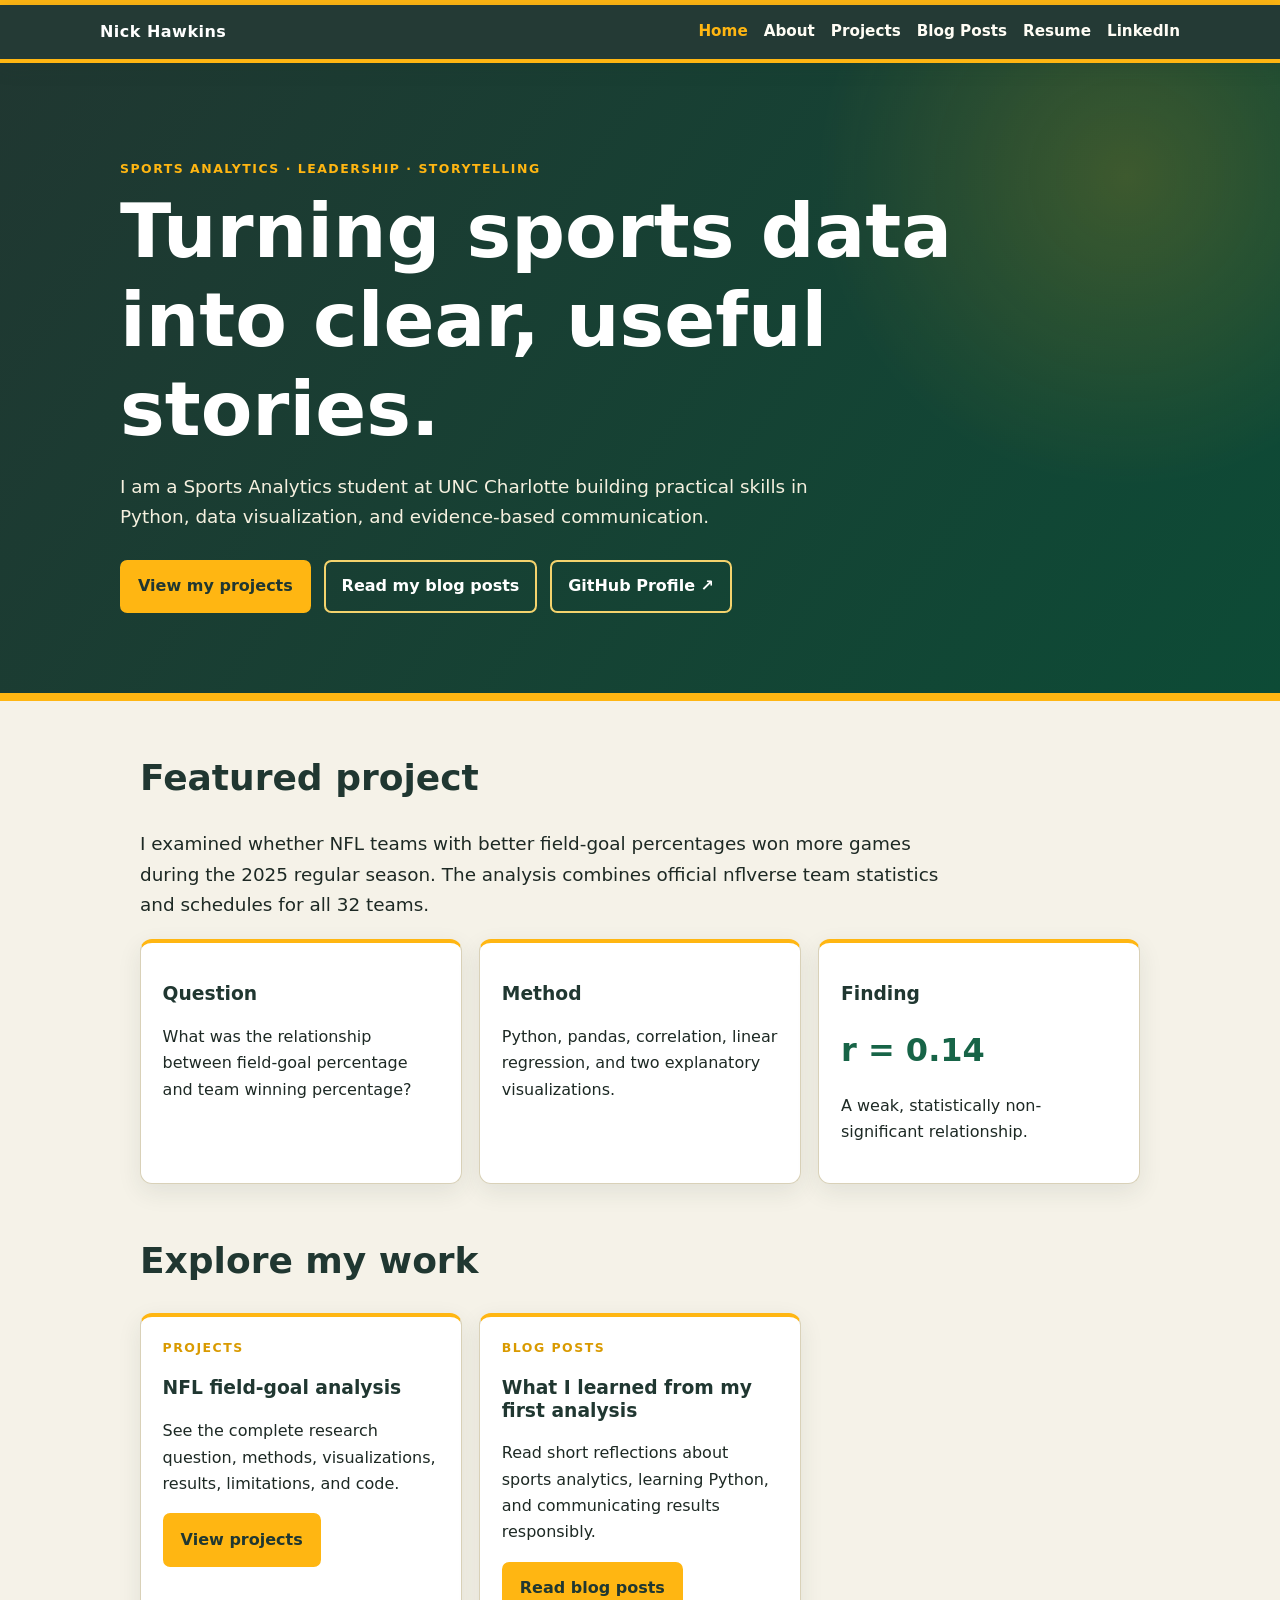
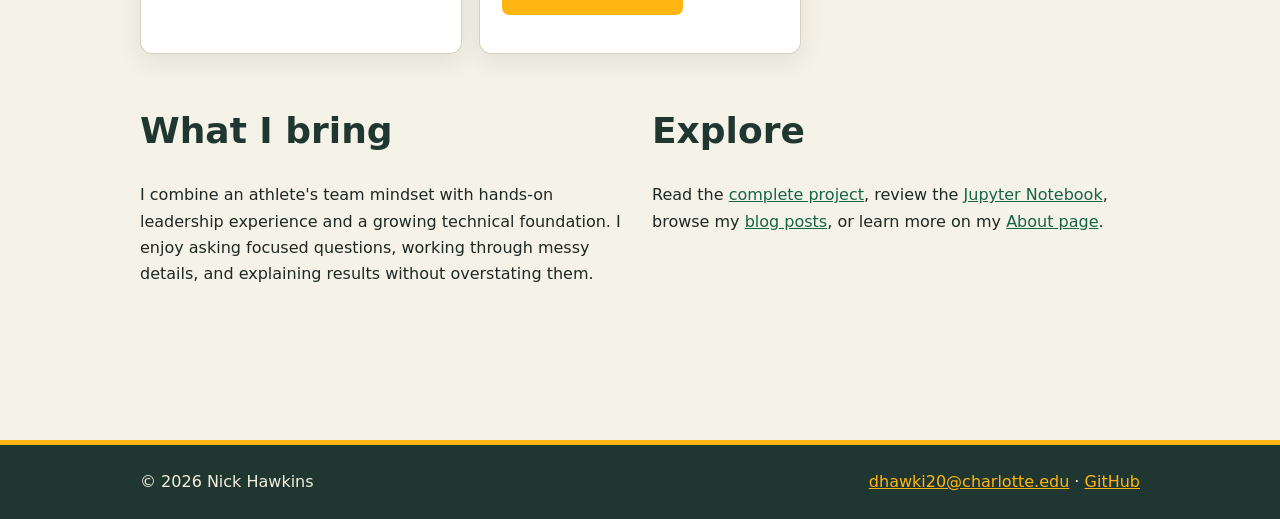
==== index.html @ 4c756ad1 "Add prominent GitHub profile button to homepage" ====
<!doctype html>
<html lang="en">
<head>
  <meta charset="utf-8"><meta name="viewport" content="width=device-width, initial-scale=1">
  <meta name="description" content="Nick Hawkins - sports analytics student and data portfolio.">
  <title>Nick Hawkins | Sports Analytics Portfolio</title>
  <link rel="stylesheet" href="styles.css?v=packers-1">
</head>
<body>
<a class="skip-link" href="#content">Skip to content</a>
<header class="site-header"><nav class="nav" aria-label="Main navigation">
  <a class="brand" href="index.html">Nick Hawkins</a>
  <div class="nav-links"><a aria-current="page" href="index.html">Home</a><a href="about.html">About</a><a href="project.html">Projects</a><a href="blog.html">Blog Posts</a><a href="resume/Dominick_Hawkins_Resume.pdf">Resume</a><a href="https://www.linkedin.com/in/nick-hawkins-895718433" rel="noopener">LinkedIn</a></div>
</nav></header>
<section class="hero"><div class="hero-inner">
  <div class="eyebrow">Sports analytics · Leadership · Storytelling</div>
  <h1>Turning sports data into clear, useful stories.</h1>
  <p>I am a Sports Analytics student at UNC Charlotte building practical skills in Python, data visualization, and evidence-based communication.</p>
  <div class="button-row"><a class="button" href="project.html">View my projects</a><a class="button secondary" href="blog.html">Read my blog posts</a><a class="button secondary" href="https://github.com/dhawki20" target="_blank" rel="noopener">GitHub Profile ↗</a></div>
</div></section>
<main id="content">
  <section class="section"><h2>Featured project</h2>
    <p class="project-lead">I examined whether NFL teams with better field-goal percentages won more games during the 2025 regular season. The analysis combines official nflverse team statistics and schedules for all 32 teams.</p>
    <div class="card-grid">
      <article class="card"><h3>Question</h3><p>What was the relationship between field-goal percentage and team winning percentage?</p></article>
      <article class="card"><h3>Method</h3><p>Python, pandas, correlation, linear regression, and two explanatory visualizations.</p></article>
      <article class="card"><h3>Finding</h3><p class="metric">r = 0.14</p><p>A weak, statistically non-significant relationship.</p></article>
    </div>
  </section>
  <section class="section"><h2>Explore my work</h2>
    <div class="card-grid">
      <article class="card"><div class="eyebrow">Projects</div><h3>NFL field-goal analysis</h3><p>See the complete research question, methods, visualizations, results, limitations, and code.</p><p><a class="button" href="project.html">View projects</a></p></article>
      <article class="card"><div class="eyebrow">Blog posts</div><h3>What I learned from my first analysis</h3><p>Read short reflections about sports analytics, learning Python, and communicating results responsibly.</p><p><a class="button" href="blog.html">Read blog posts</a></p></article>
    </div>
  </section>
  <section class="section two-col">
    <div><h2>What I bring</h2><p>I combine an athlete's team mindset with hands-on leadership experience and a growing technical foundation. I enjoy asking focused questions, working through messy details, and explaining results without overstating them.</p></div>
    <div><h2>Explore</h2><p>Read the <a href="project.html">complete project</a>, review the <a href="notebooks/nfl_field_goal_analysis.ipynb">Jupyter Notebook</a>, browse my <a href="blog.html">blog posts</a>, or learn more on my <a href="about.html">About page</a>.</p></div>
  </section>
</main>
<footer class="site-footer"><div class="footer-inner"><span>© 2026 Nick Hawkins</span><span><a href="mailto:dhawki20@charlotte.edu">dhawki20@charlotte.edu</a> · <a href="https://github.com/dhawki20">GitHub</a></span></div></footer>
</body></html>
---- styles.css ----
:root {
  --navy: #203731;
  --blue: #176447;
  --gold: #ffb612;
  --ink: #1d2924;
  --muted: #56655f;
  --paper: #f5f2e8;
  --white: #ffffff;
  --line: #d9d1b8;
}

* { box-sizing: border-box; }
html { scroll-behavior: smooth; }
body {
  margin: 0;
  color: var(--ink);
  background: var(--paper);
  font-family: Inter, ui-sans-serif, system-ui, -apple-system, BlinkMacSystemFont, "Segoe UI", sans-serif;
  line-height: 1.65;
  border-top: 5px solid var(--gold);
}
a { color: var(--blue); }
img { max-width: 100%; }
.skip-link { position: absolute; left: -9999px; }
.skip-link:focus { left: 1rem; top: 1rem; padding: .6rem; background: white; z-index: 10; }
.site-header {
  position: sticky; top: 0; z-index: 5;
  background: rgba(32, 55, 49, .98); color: white;
  border-bottom: 4px solid var(--gold);
  box-shadow: 0 4px 18px rgba(32, 55, 49, .18);
}
.nav {
  max-width: 1120px; margin: auto; padding: .85rem 1.25rem;
  display: flex; align-items: center; justify-content: space-between; gap: 1.25rem;
}
.brand { color: white; text-decoration: none; font-weight: 850; letter-spacing: .03em; }
.nav-links { display: flex; flex-wrap: wrap; gap: 1rem; }
.nav-links a { color: #fffdf5; text-decoration: none; font-weight: 700; font-size: .95rem; }
.nav-links a:hover, .nav-links a[aria-current="page"] { color: var(--gold); }
.hero {
  background:
    radial-gradient(circle at 88% 18%, rgba(255,182,18,.18), transparent 25%),
    linear-gradient(125deg, var(--navy), #0d4b36);
  color: white; padding: 6rem 1.25rem 5rem;
  border-bottom: 8px solid var(--gold);
}
.hero-inner, main, .footer-inner { max-width: 1040px; margin: auto; }
.eyebrow { color: #d99a00; font-weight: 850; letter-spacing: .12em; text-transform: uppercase; font-size: .78rem; }
.hero .eyebrow { color: var(--gold); }
h1, h2, h3 { line-height: 1.18; }
h1 { font-size: clamp(2.35rem, 7vw, 4.7rem); max-width: 880px; margin: .5rem 0 1rem; }
h2 { color: var(--navy); margin-top: 0; font-size: clamp(1.6rem, 4vw, 2.25rem); }
h3 { color: var(--navy); }
.hero p { max-width: 700px; font-size: 1.15rem; color: #f5f0df; }
.button-row { display: flex; flex-wrap: wrap; gap: .8rem; margin-top: 1.7rem; }
.button {
  display: inline-block; padding: .72rem 1rem; border-radius: .45rem;
  background: var(--gold); color: var(--navy); text-decoration: none; font-weight: 850;
  border: 2px solid var(--gold);
  transition: transform .18s ease, background .18s ease;
}
.button:hover { background: #ffd15c; transform: translateY(-2px); }
.button.secondary { background: transparent; color: white; border: 2px solid #f4d36d; }
.button.secondary:hover { background: rgba(255,182,18,.12); }
main { padding: 3.5rem 1.25rem 5rem; }
.section { margin-bottom: 3.5rem; }
.card-grid { display: grid; grid-template-columns: repeat(3, 1fr); gap: 1.1rem; }
.card, .chart, .data-table-wrap {
  background: var(--white); border: 1px solid var(--line); border-radius: .75rem;
  box-shadow: 0 8px 24px rgba(32, 55, 49, .09);
}
.card { padding: 1.35rem; border-top: 4px solid var(--gold); }
.metric { font-size: 2rem; font-weight: 850; color: var(--blue); margin: .1rem 0; }
.muted { color: var(--muted); }
.project-lead { font-size: 1.15rem; max-width: 820px; }
.chart { margin: 1.5rem 0 2.5rem; padding: 1rem; }
.chart img { display: block; border-radius: .35rem; }
.chart figcaption { color: var(--muted); padding: .8rem .35rem .2rem; font-size: .95rem; }
.two-col { display: grid; grid-template-columns: 1fr 1fr; gap: 1.5rem; }
code { background: #eee8d5; border-radius: .25rem; padding: .08rem .3rem; }
.data-table-wrap { overflow-x: auto; padding: .5rem; }
table { border-collapse: collapse; width: 100%; font-size: .9rem; }
th, td { text-align: left; padding: .65rem; border-bottom: 1px solid var(--line); }
th { background: var(--navy); color: white; }
.site-footer { background: var(--navy); color: #f4efdf; border-top: 5px solid var(--gold); }
.footer-inner { padding: 1.5rem 1.25rem; display: flex; justify-content: space-between; gap: 1rem; flex-wrap: wrap; }
.site-footer a { color: var(--gold); }
.citation-list li { margin-bottom: .9rem; }
.notice { border-left: 5px solid var(--gold); padding: .6rem 1rem; background: #fff5d8; }
@media (max-width: 760px) {
  .nav { align-items: flex-start; flex-direction: column; }
  .card-grid, .two-col { grid-template-columns: 1fr; }
  .hero { padding-top: 3.5rem; }
}
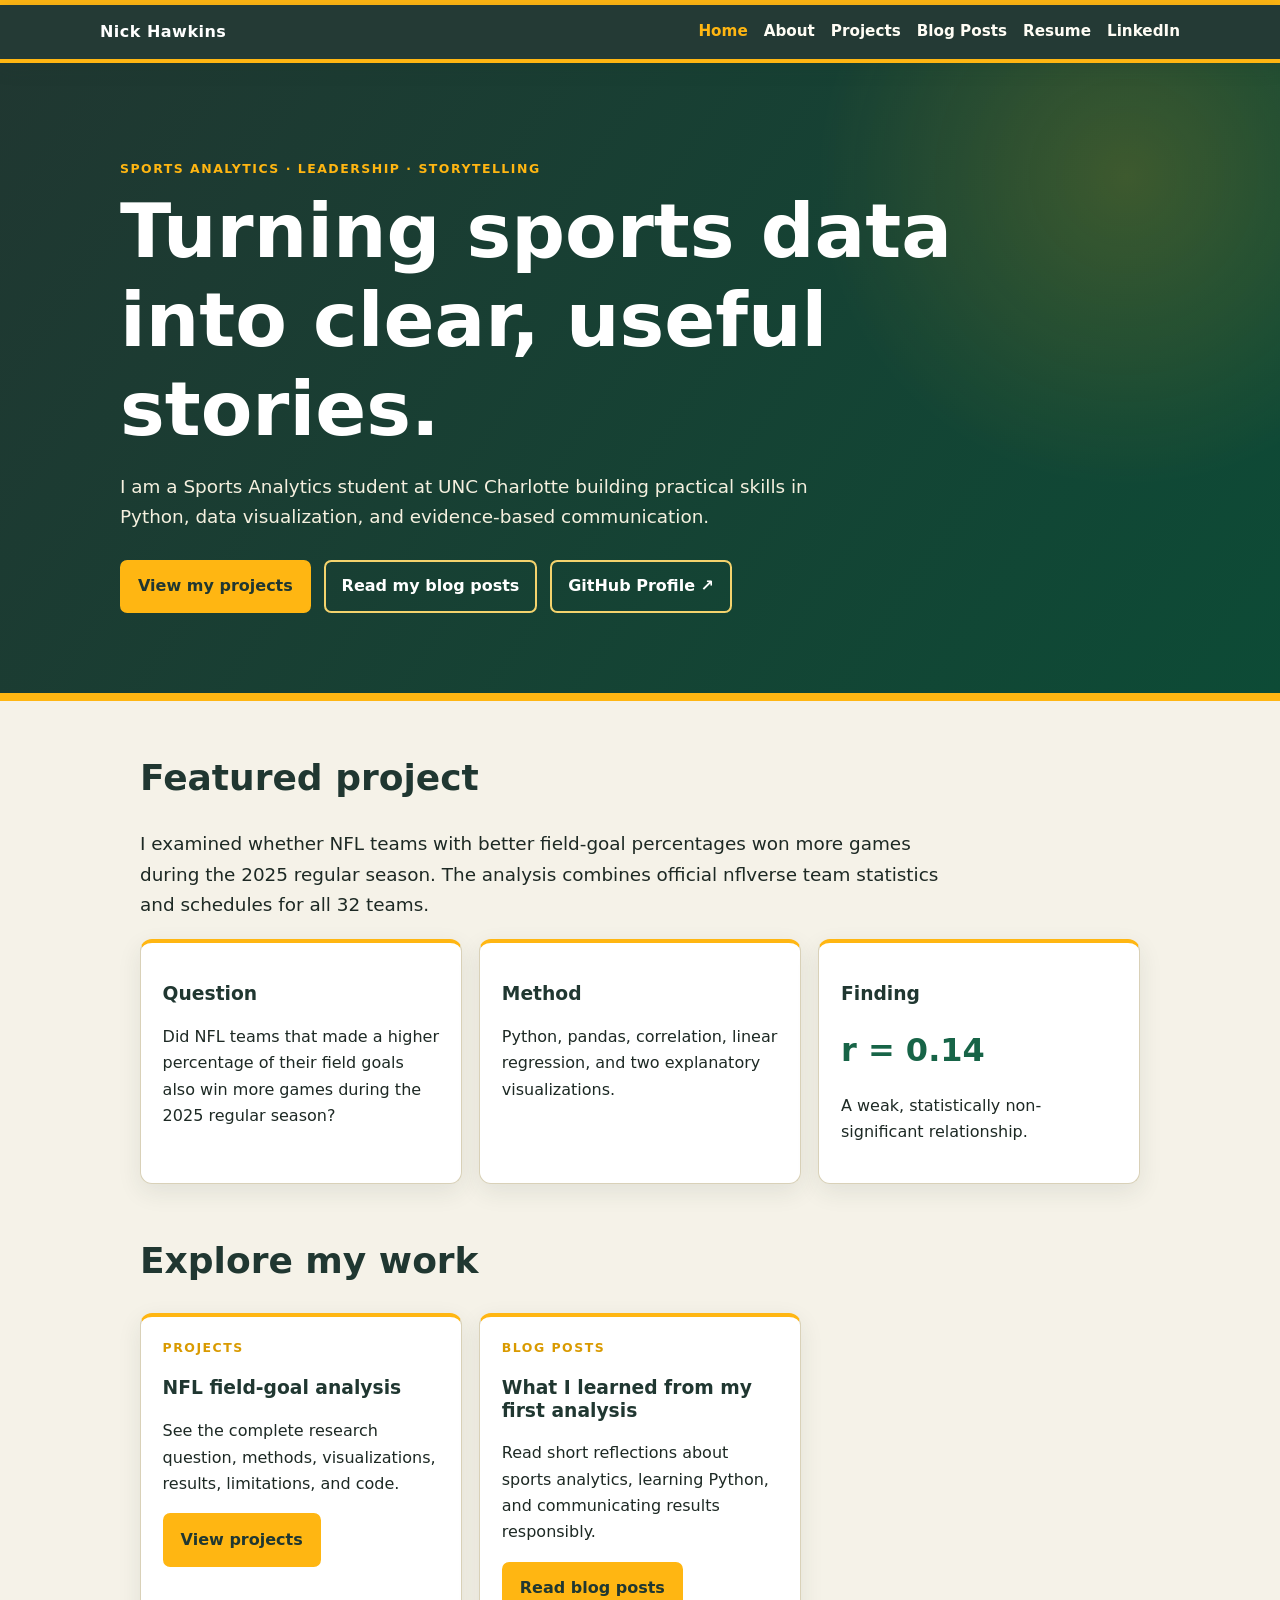
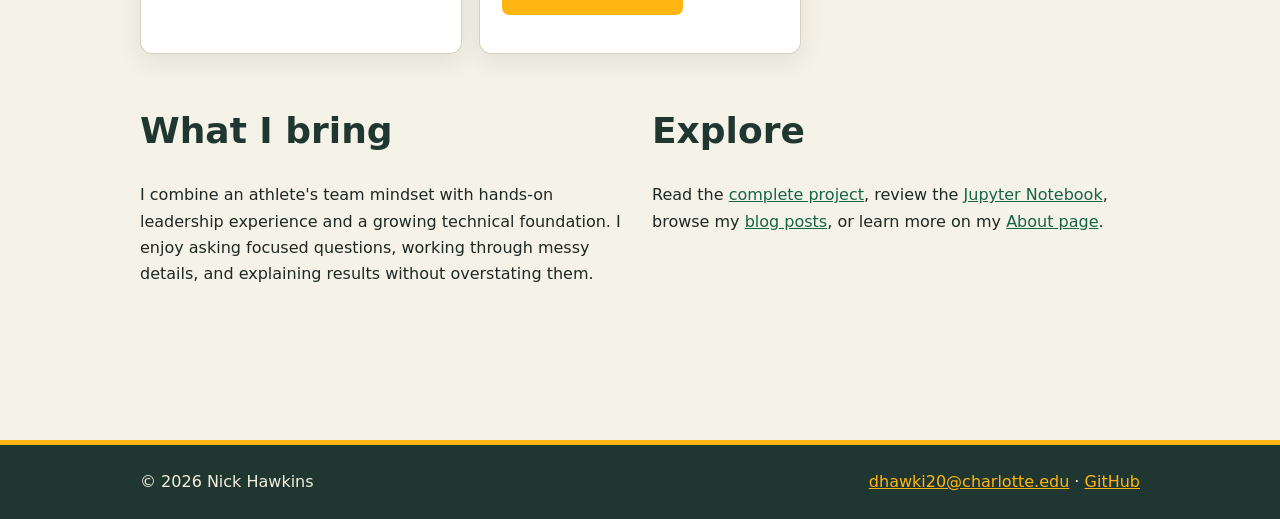
==== commit 3186d3ee: "Humanize research question in index.html" ====
--- a/index.html
+++ b/index.html
@@ -22,7 +22,7 @@
   <section class="section"><h2>Featured project</h2>
     <p class="project-lead">I examined whether NFL teams with better field-goal percentages won more games during the 2025 regular season. The analysis combines official nflverse team statistics and schedules for all 32 teams.</p>
     <div class="card-grid">
-      <article class="card"><h3>Question</h3><p>What was the relationship between field-goal percentage and team winning percentage?</p></article>
+      <article class="card"><h3>Question</h3><p>Did NFL teams that made a higher percentage of their field goals also win more games during the 2025 regular season?</p></article>
       <article class="card"><h3>Method</h3><p>Python, pandas, correlation, linear regression, and two explanatory visualizations.</p></article>
       <article class="card"><h3>Finding</h3><p class="metric">r = 0.14</p><p>A weak, statistically non-significant relationship.</p></article>
     </div>
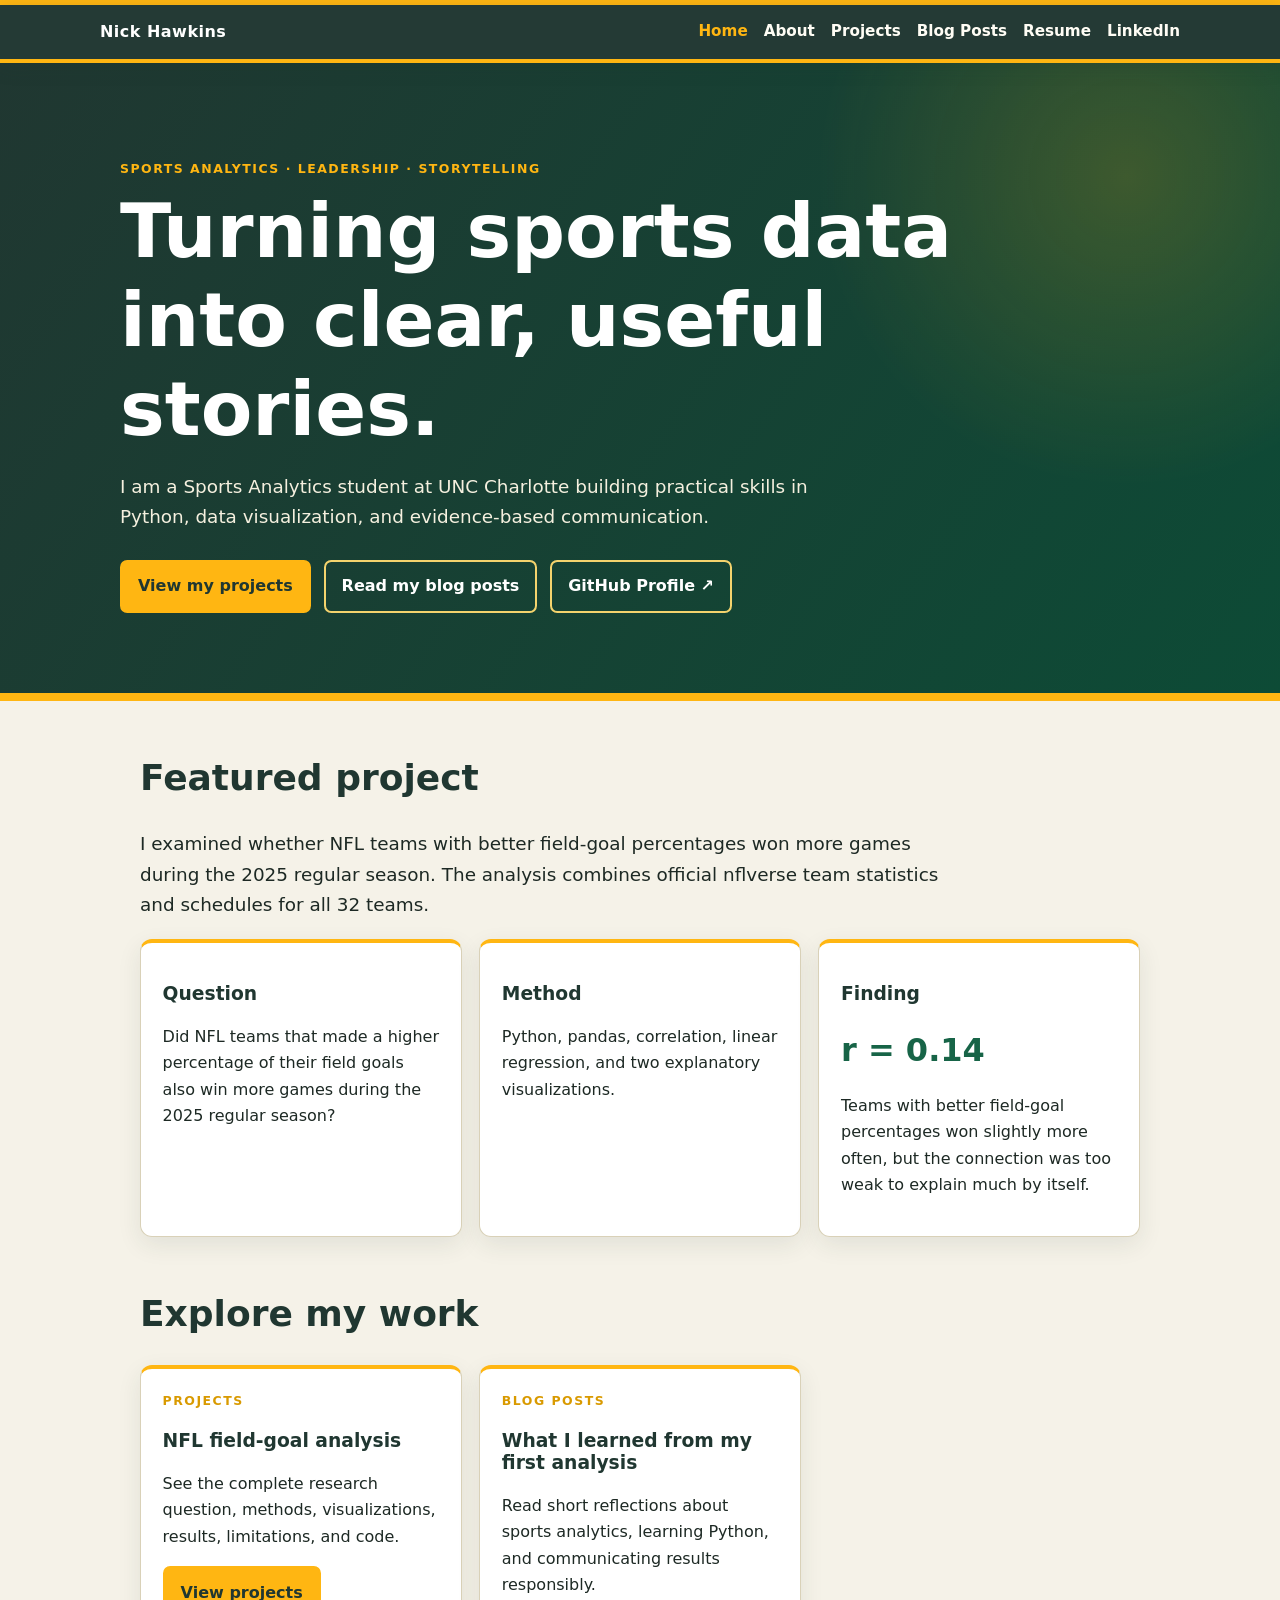
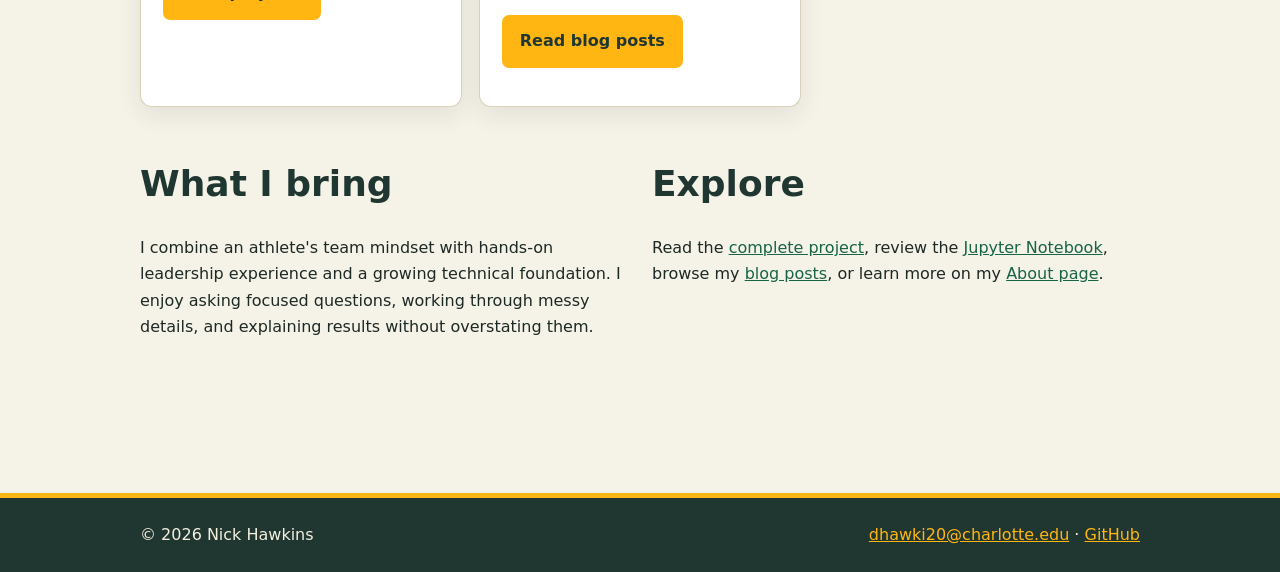
==== commit 0b998fff: "Make homepage result description more natural" ====
--- a/index.html
+++ b/index.html
@@ -24,7 +24,7 @@
     <div class="card-grid">
       <article class="card"><h3>Question</h3><p>Did NFL teams that made a higher percentage of their field goals also win more games during the 2025 regular season?</p></article>
       <article class="card"><h3>Method</h3><p>Python, pandas, correlation, linear regression, and two explanatory visualizations.</p></article>
-      <article class="card"><h3>Finding</h3><p class="metric">r = 0.14</p><p>A weak, statistically non-significant relationship.</p></article>
+      <article class="card"><h3>Finding</h3><p class="metric">r = 0.14</p><p>Teams with better field-goal percentages won slightly more often, but the connection was too weak to explain much by itself.</p></article>
     </div>
   </section>
   <section class="section"><h2>Explore my work</h2>
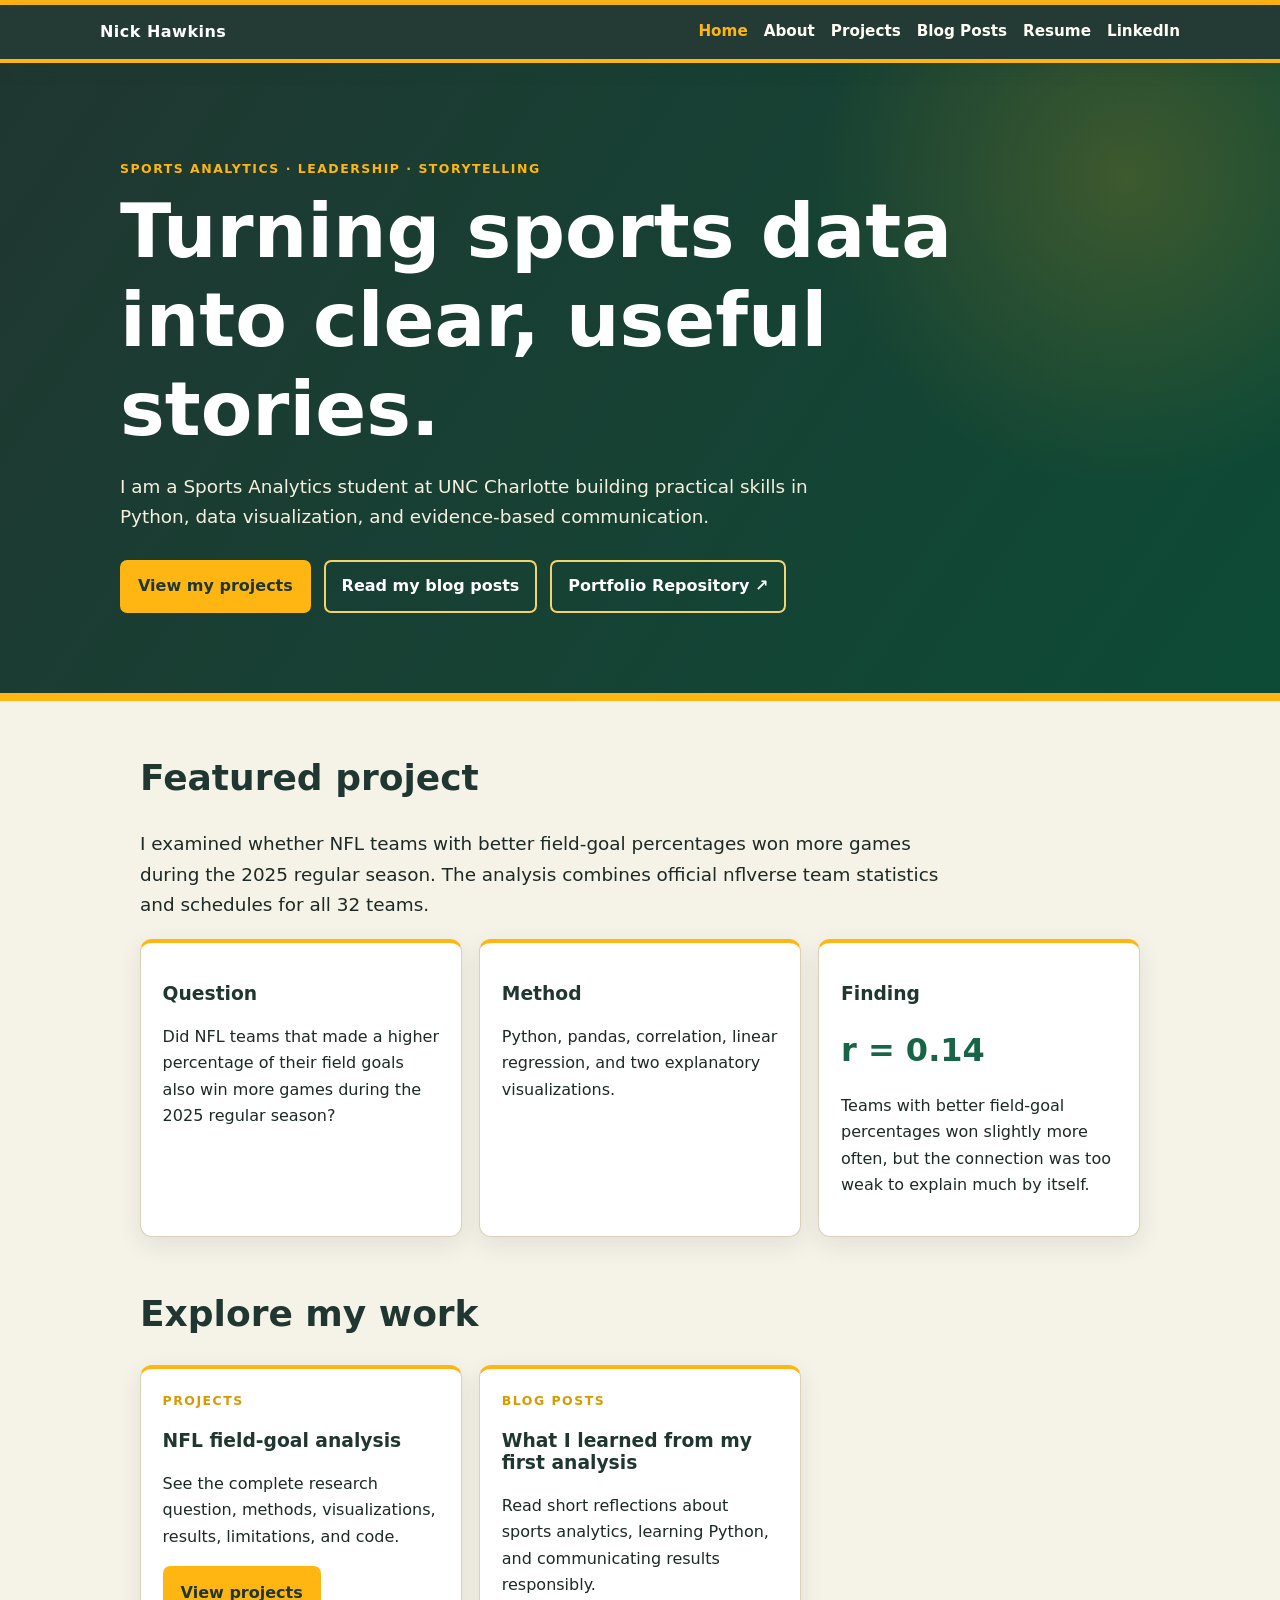
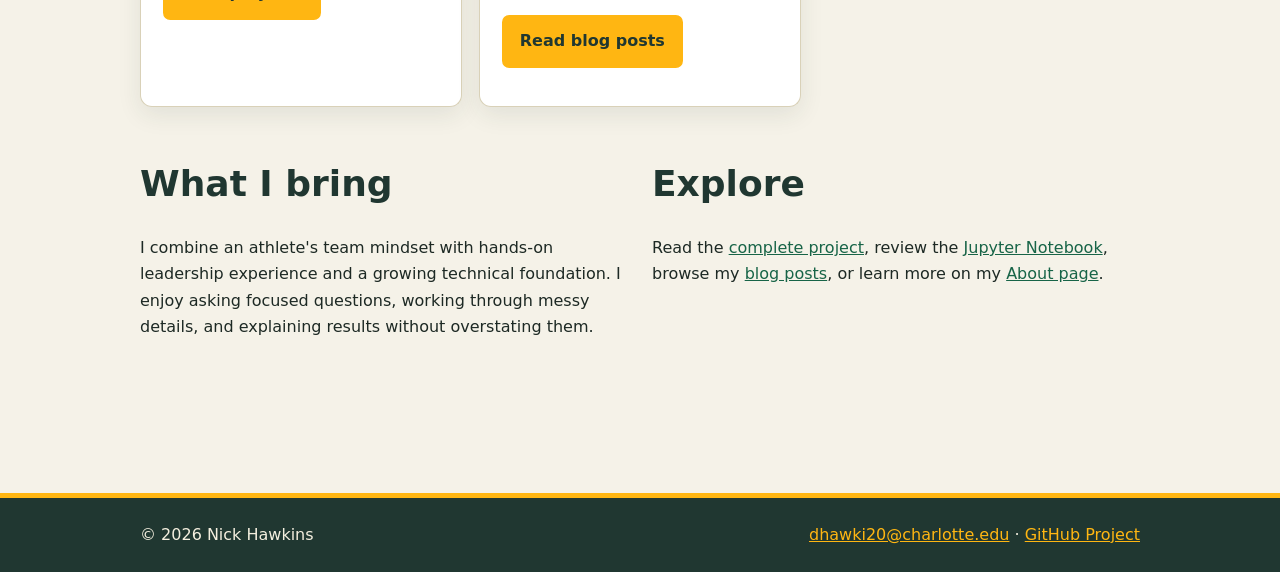
==== commit 572ed348: "Link GitHub buttons directly to portfolio repository in index.html" ====
--- a/index.html
+++ b/index.html
@@ -16,7 +16,7 @@
   <div class="eyebrow">Sports analytics · Leadership · Storytelling</div>
   <h1>Turning sports data into clear, useful stories.</h1>
   <p>I am a Sports Analytics student at UNC Charlotte building practical skills in Python, data visualization, and evidence-based communication.</p>
-  <div class="button-row"><a class="button" href="project.html">View my projects</a><a class="button secondary" href="blog.html">Read my blog posts</a><a class="button secondary" href="https://github.com/dhawki20" target="_blank" rel="noopener">GitHub Profile ↗</a></div>
+  <div class="button-row"><a class="button" href="project.html">View my projects</a><a class="button secondary" href="blog.html">Read my blog posts</a><a class="button secondary" href="https://github.com/dhawki20/Personal-Portfolio-Project-" target="_blank" rel="noopener">Portfolio Repository ↗</a></div>
 </div></section>
 <main id="content">
   <section class="section"><h2>Featured project</h2>
@@ -38,5 +38,5 @@
     <div><h2>Explore</h2><p>Read the <a href="project.html">complete project</a>, review the <a href="notebooks/nfl_field_goal_analysis.ipynb">Jupyter Notebook</a>, browse my <a href="blog.html">blog posts</a>, or learn more on my <a href="about.html">About page</a>.</p></div>
   </section>
 </main>
-<footer class="site-footer"><div class="footer-inner"><span>© 2026 Nick Hawkins</span><span><a href="mailto:dhawki20@charlotte.edu">dhawki20@charlotte.edu</a> · <a href="https://github.com/dhawki20">GitHub</a></span></div></footer>
+<footer class="site-footer"><div class="footer-inner"><span>© 2026 Nick Hawkins</span><span><a href="mailto:dhawki20@charlotte.edu">dhawki20@charlotte.edu</a> · <a href="https://github.com/dhawki20/Personal-Portfolio-Project-">GitHub Project</a></span></div></footer>
 </body></html>
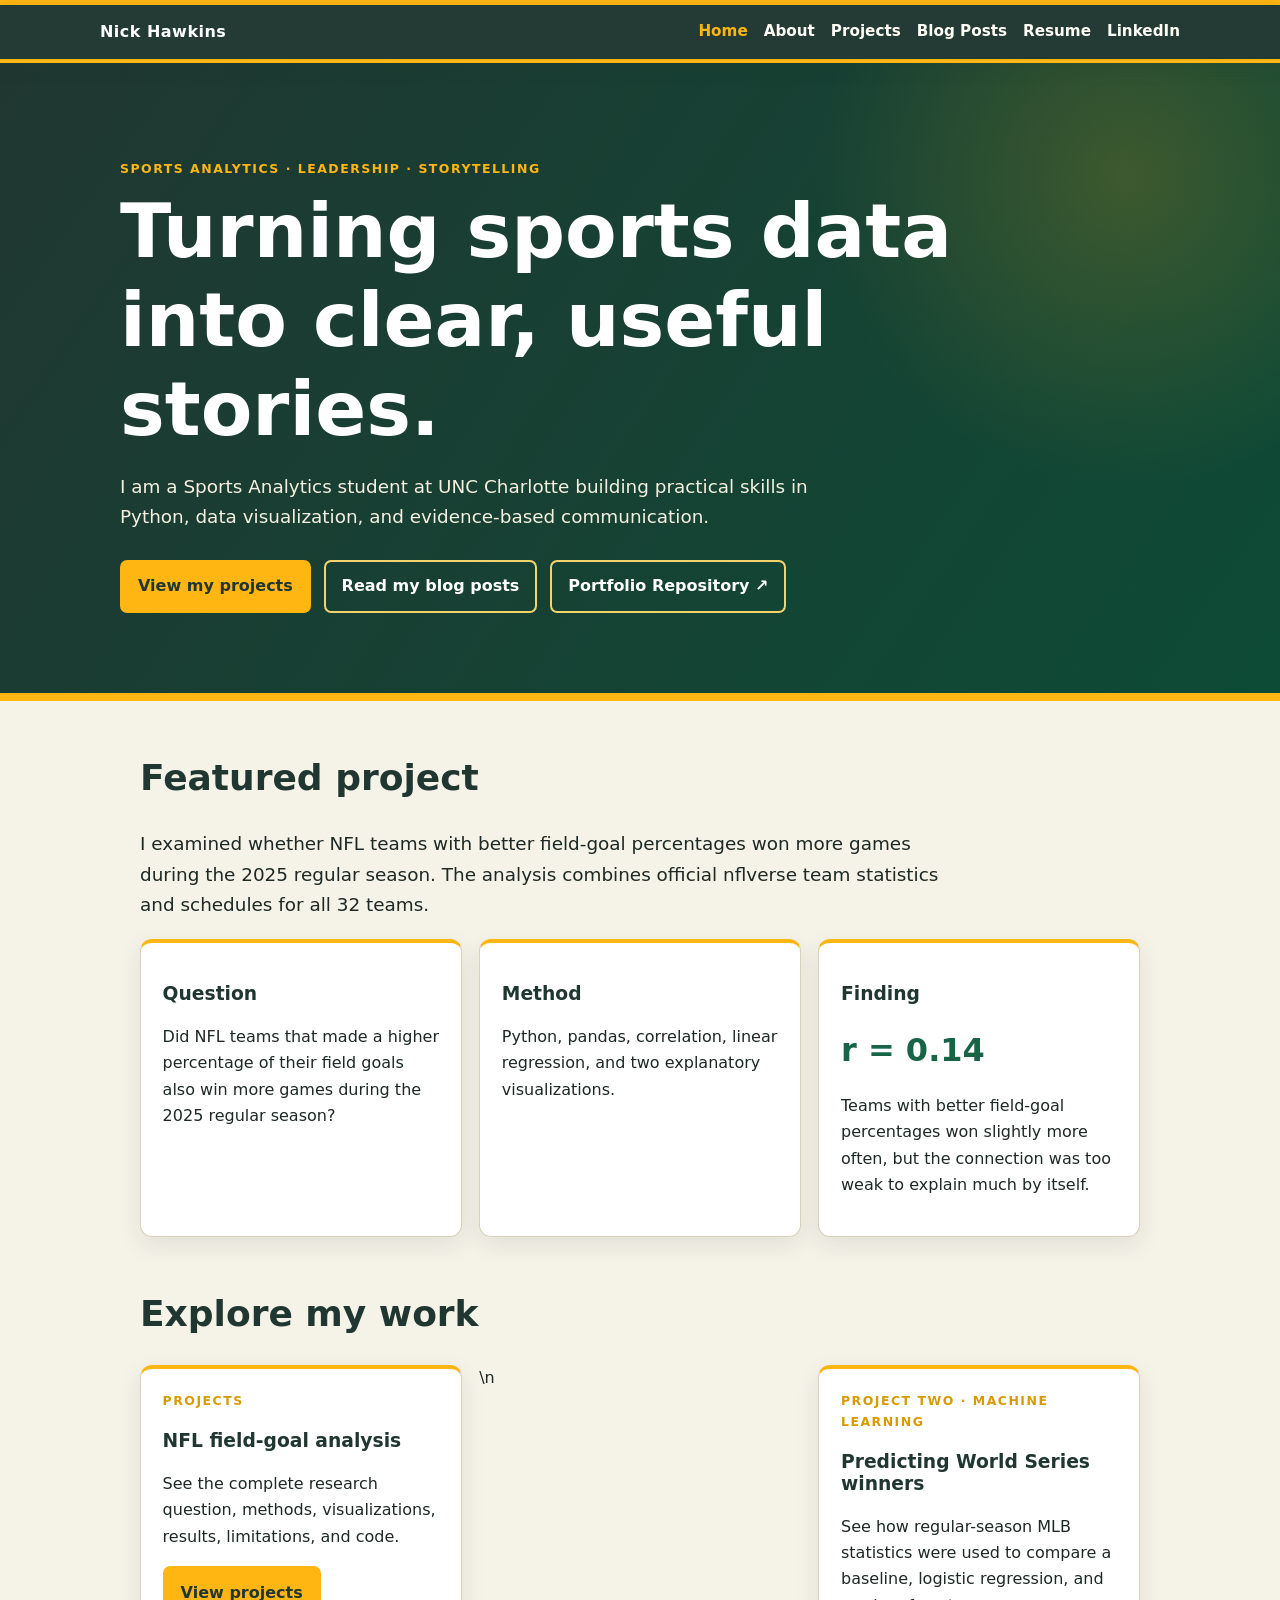
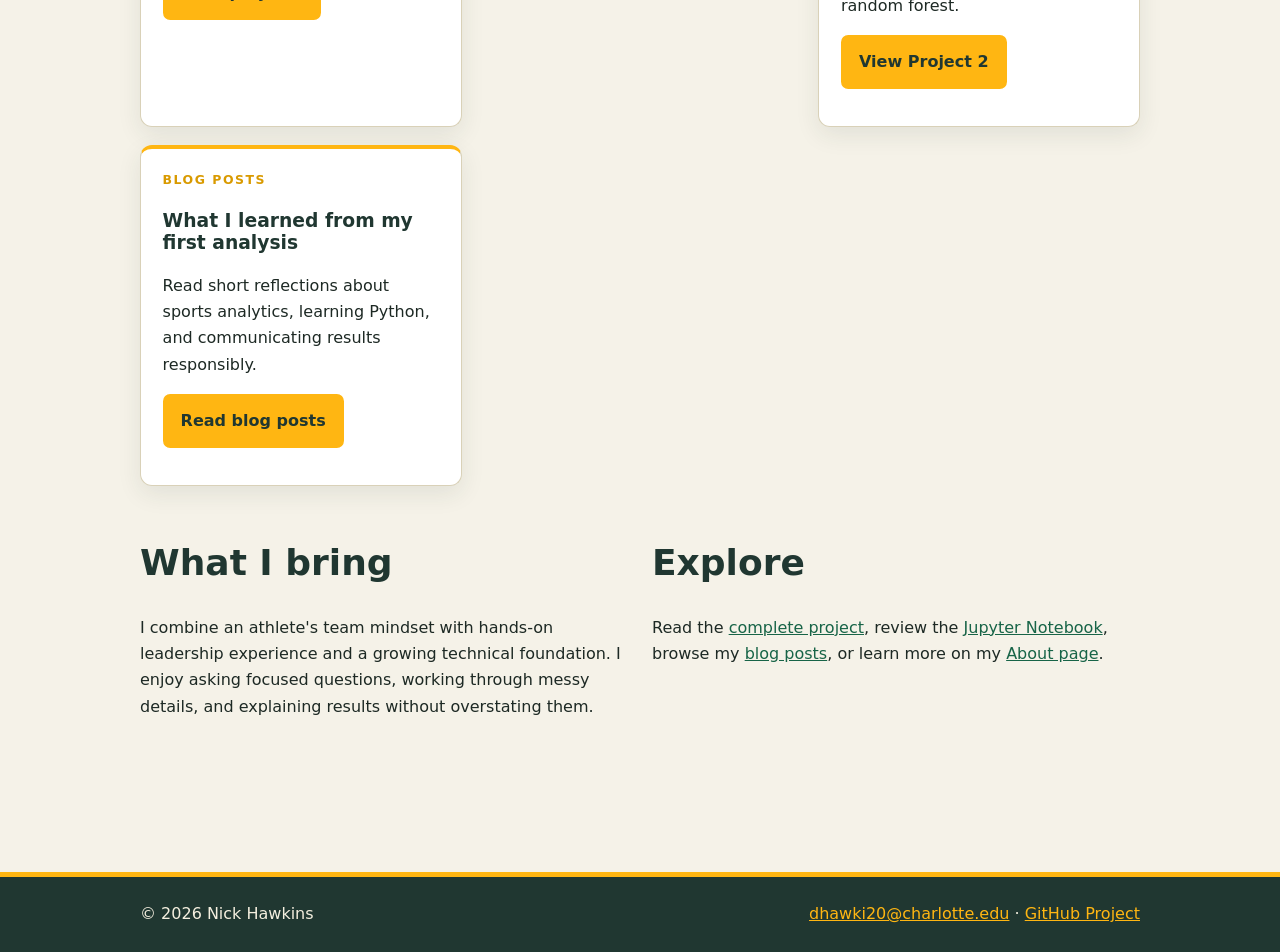
==== commit 1fd34a87: "Add Project 2 to portfolio homepage" ====
--- a/index.html
+++ b/index.html
@@ -4,7 +4,7 @@
   <meta charset="utf-8"><meta name="viewport" content="width=device-width, initial-scale=1">
   <meta name="description" content="Nick Hawkins - sports analytics student and data portfolio.">
   <title>Nick Hawkins | Sports Analytics Portfolio</title>
-  <link rel="stylesheet" href="styles.css?v=packers-1">
+  <link rel="stylesheet" href="styles.css?v=projects-2">
 </head>
 <body>
 <a class="skip-link" href="#content">Skip to content</a>
@@ -29,7 +29,7 @@
   </section>
   <section class="section"><h2>Explore my work</h2>
     <div class="card-grid">
-      <article class="card"><div class="eyebrow">Projects</div><h3>NFL field-goal analysis</h3><p>See the complete research question, methods, visualizations, results, limitations, and code.</p><p><a class="button" href="project.html">View projects</a></p></article>
+      <article class="card"><div class="eyebrow">Projects</div><h3>NFL field-goal analysis</h3><p>See the complete research question, methods, visualizations, results, limitations, and code.</p><p><a class="button" href="project.html">View projects</a></p></article>\n      <article class="card"><div class="eyebrow">Project two · Machine learning</div><h3>Predicting World Series winners</h3><p>See how regular-season MLB statistics were used to compare a baseline, logistic regression, and random forest.</p><p><a class="button" href="project2.html">View Project 2</a></p></article>
       <article class="card"><div class="eyebrow">Blog posts</div><h3>What I learned from my first analysis</h3><p>Read short reflections about sports analytics, learning Python, and communicating results responsibly.</p><p><a class="button" href="blog.html">Read blog posts</a></p></article>
     </div>
   </section>
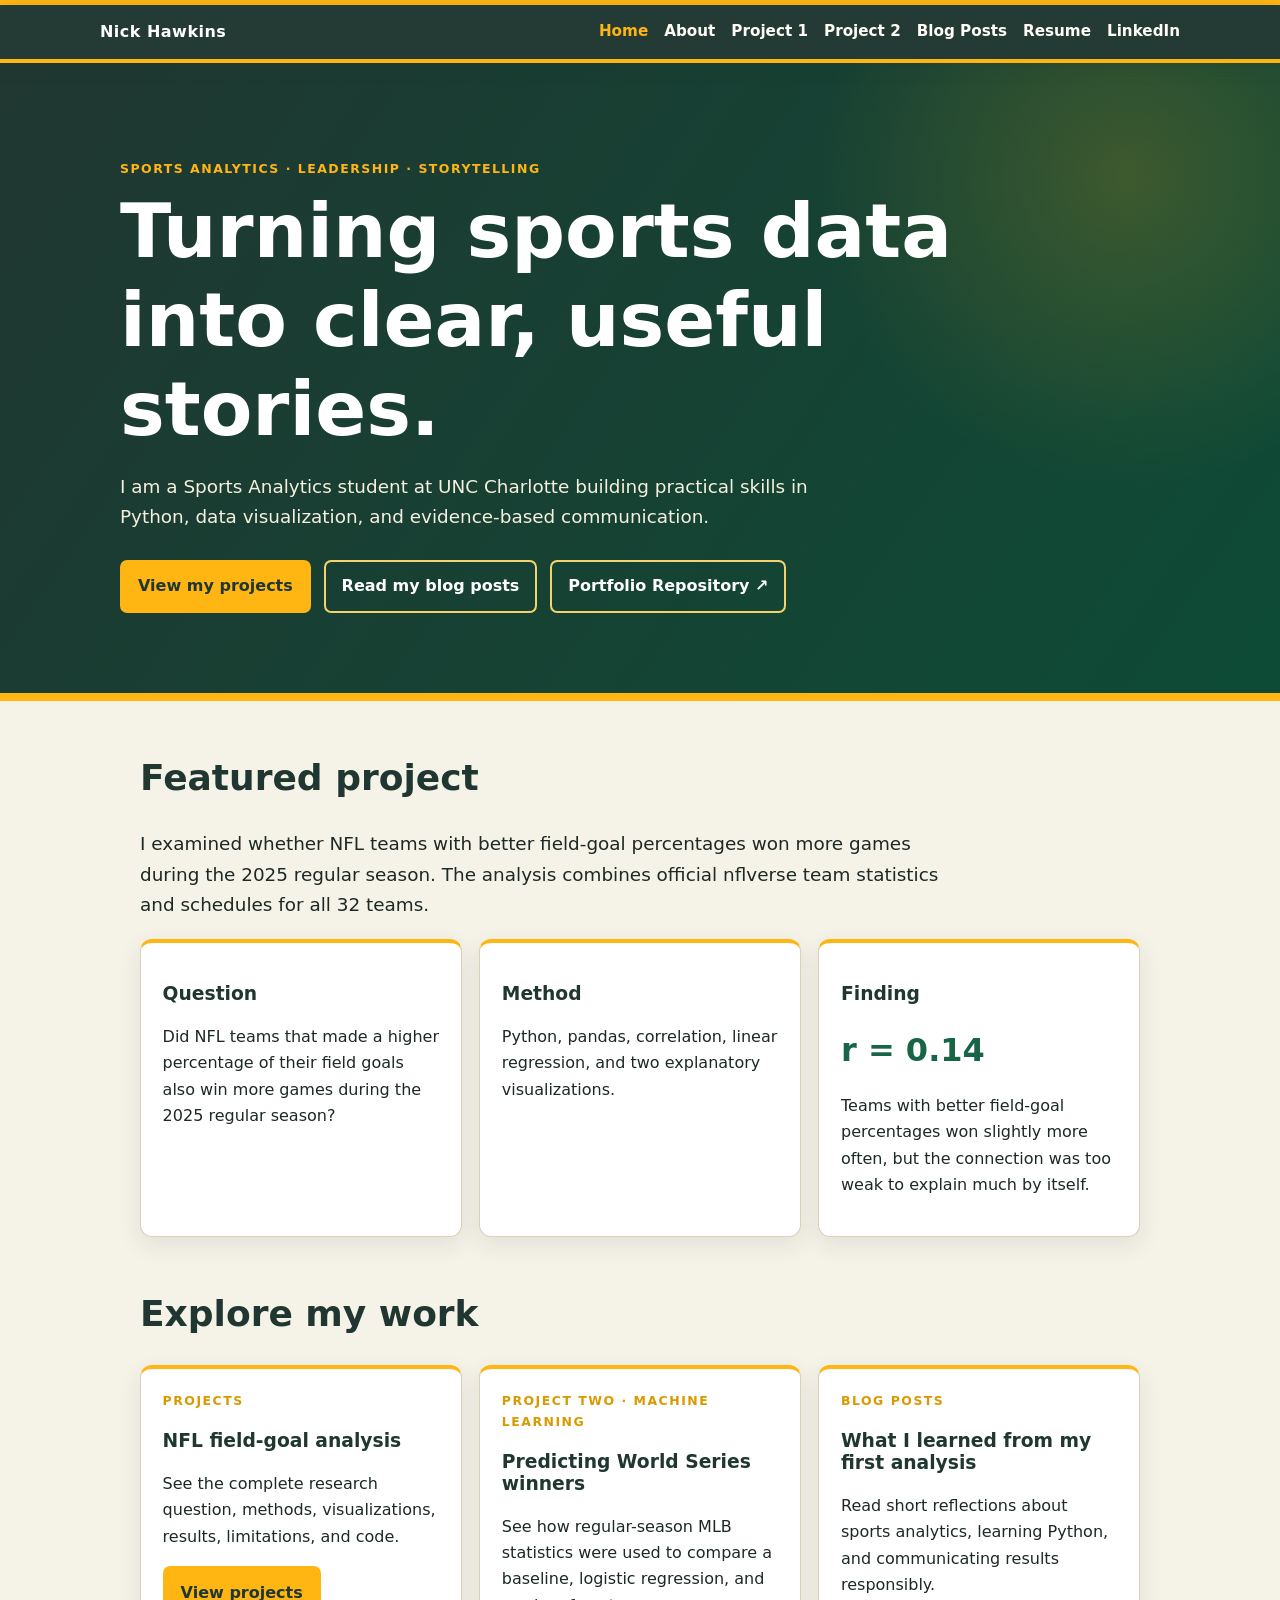
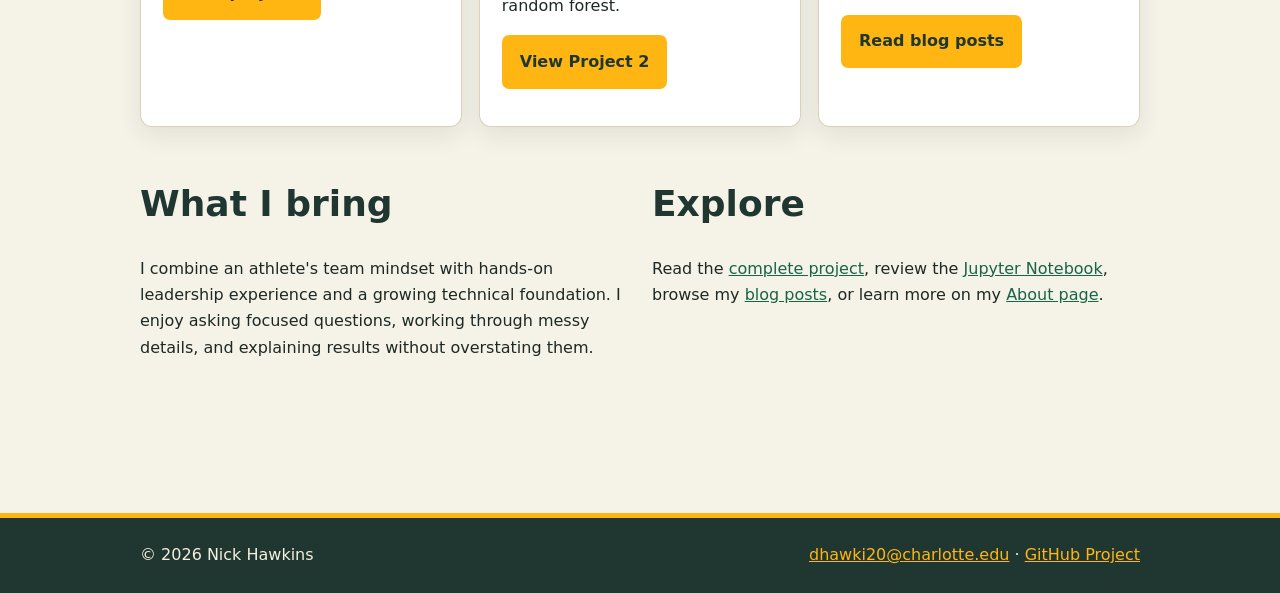
==== commit a8ff81da: "Make Project 2 visible in main navigation" ====
--- a/index.html
+++ b/index.html
@@ -10,7 +10,7 @@
 <a class="skip-link" href="#content">Skip to content</a>
 <header class="site-header"><nav class="nav" aria-label="Main navigation">
   <a class="brand" href="index.html">Nick Hawkins</a>
-  <div class="nav-links"><a aria-current="page" href="index.html">Home</a><a href="about.html">About</a><a href="project.html">Projects</a><a href="blog.html">Blog Posts</a><a href="resume/Dominick_Hawkins_Resume.pdf">Resume</a><a href="https://www.linkedin.com/in/nick-hawkins-895718433" rel="noopener">LinkedIn</a></div>
+  <div class="nav-links"><a aria-current="page" href="index.html">Home</a><a href="about.html">About</a><a href="project.html">Project 1</a><a href="project2.html">Project 2</a><a href="blog.html">Blog Posts</a><a href="resume/Dominick_Hawkins_Resume.pdf">Resume</a><a href="https://www.linkedin.com/in/nick-hawkins-895718433" rel="noopener">LinkedIn</a></div>
 </nav></header>
 <section class="hero"><div class="hero-inner">
   <div class="eyebrow">Sports analytics · Leadership · Storytelling</div>
@@ -29,7 +29,8 @@
   </section>
   <section class="section"><h2>Explore my work</h2>
     <div class="card-grid">
-      <article class="card"><div class="eyebrow">Projects</div><h3>NFL field-goal analysis</h3><p>See the complete research question, methods, visualizations, results, limitations, and code.</p><p><a class="button" href="project.html">View projects</a></p></article>\n      <article class="card"><div class="eyebrow">Project two · Machine learning</div><h3>Predicting World Series winners</h3><p>See how regular-season MLB statistics were used to compare a baseline, logistic regression, and random forest.</p><p><a class="button" href="project2.html">View Project 2</a></p></article>
+      <article class="card"><div class="eyebrow">Projects</div><h3>NFL field-goal analysis</h3><p>See the complete research question, methods, visualizations, results, limitations, and code.</p><p><a class="button" href="project.html">View projects</a></p></article>
+      <article class="card"><div class="eyebrow">Project two · Machine learning</div><h3>Predicting World Series winners</h3><p>See how regular-season MLB statistics were used to compare a baseline, logistic regression, and random forest.</p><p><a class="button" href="project2.html">View Project 2</a></p></article>
       <article class="card"><div class="eyebrow">Blog posts</div><h3>What I learned from my first analysis</h3><p>Read short reflections about sports analytics, learning Python, and communicating results responsibly.</p><p><a class="button" href="blog.html">Read blog posts</a></p></article>
     </div>
   </section>
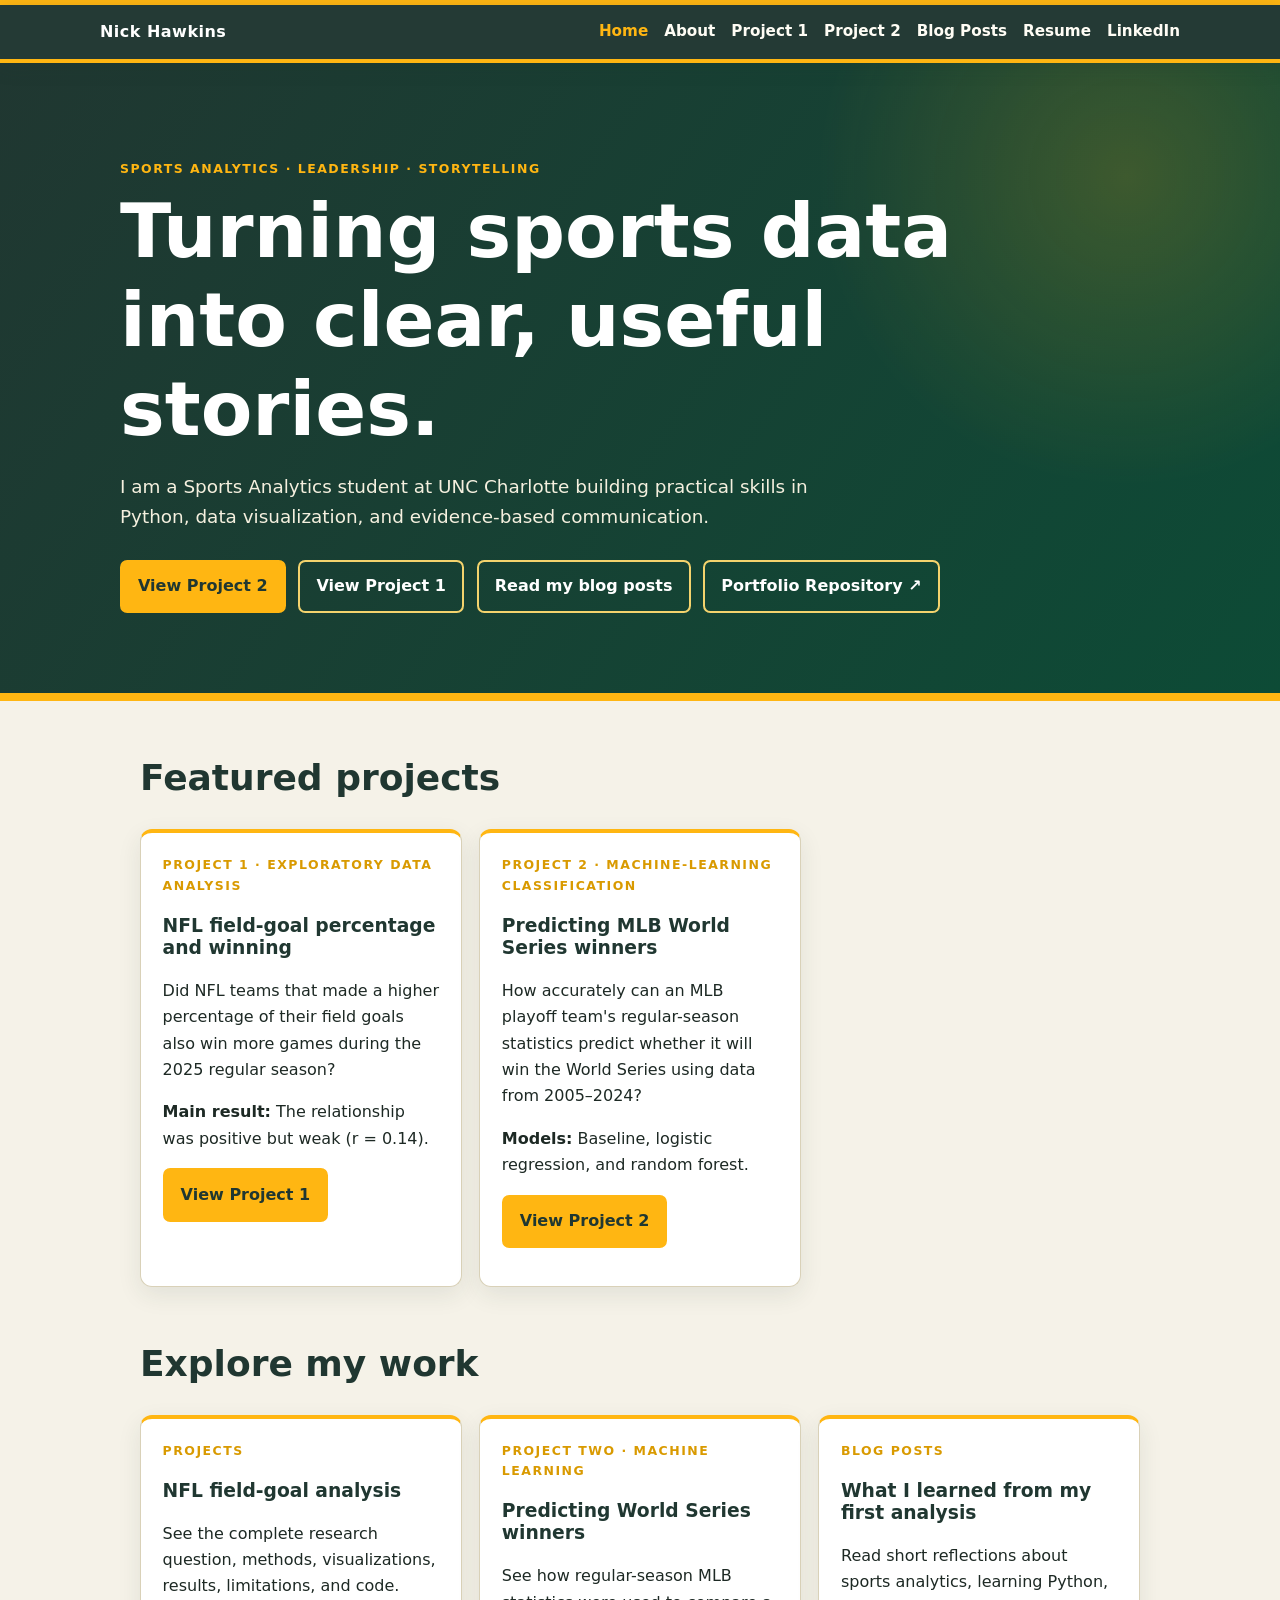
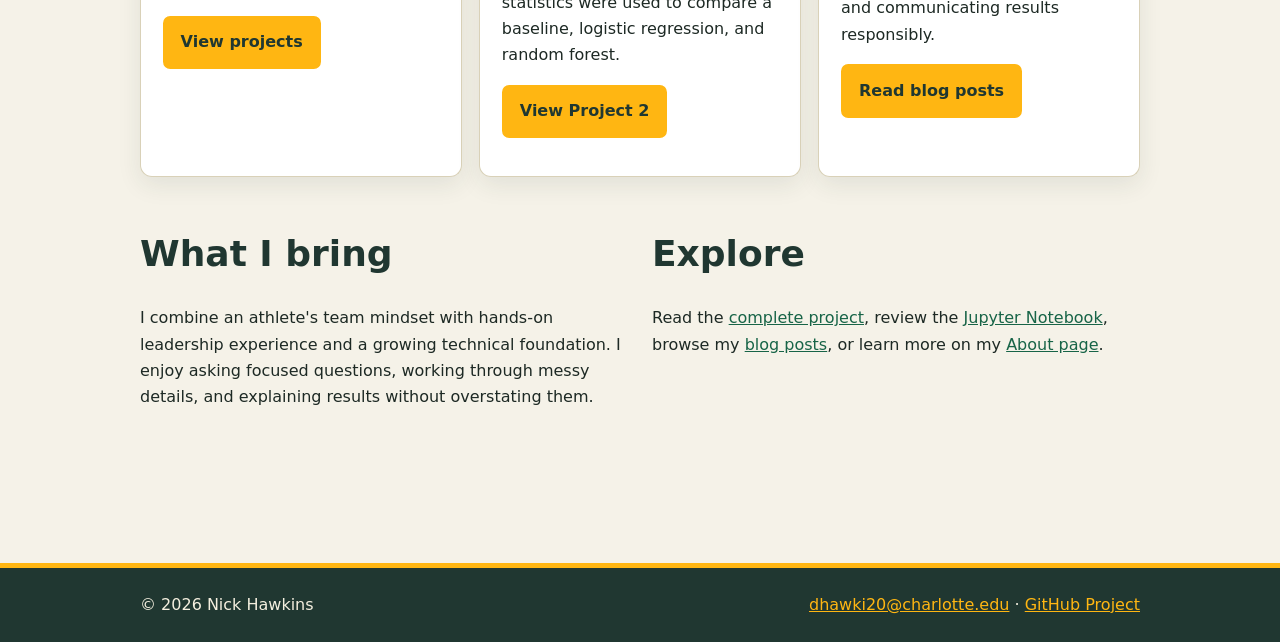
==== commit e3c6acb0: "Feature Project 2 prominently on homepage" ====
--- a/index.html
+++ b/index.html
@@ -16,15 +16,25 @@
   <div class="eyebrow">Sports analytics · Leadership · Storytelling</div>
   <h1>Turning sports data into clear, useful stories.</h1>
   <p>I am a Sports Analytics student at UNC Charlotte building practical skills in Python, data visualization, and evidence-based communication.</p>
-  <div class="button-row"><a class="button" href="project.html">View my projects</a><a class="button secondary" href="blog.html">Read my blog posts</a><a class="button secondary" href="https://github.com/dhawki20/Personal-Portfolio-Project-" target="_blank" rel="noopener">Portfolio Repository ↗</a></div>
+  <div class="button-row"><a class="button" href="project2.html">View Project 2</a><a class="button secondary" href="project.html">View Project 1</a><a class="button secondary" href="blog.html">Read my blog posts</a><a class="button secondary" href="https://github.com/dhawki20/Personal-Portfolio-Project-" target="_blank" rel="noopener">Portfolio Repository ↗</a></div>
 </div></section>
 <main id="content">
-  <section class="section"><h2>Featured project</h2>
-    <p class="project-lead">I examined whether NFL teams with better field-goal percentages won more games during the 2025 regular season. The analysis combines official nflverse team statistics and schedules for all 32 teams.</p>
+  <section class="section"><h2>Featured projects</h2>
     <div class="card-grid">
-      <article class="card"><h3>Question</h3><p>Did NFL teams that made a higher percentage of their field goals also win more games during the 2025 regular season?</p></article>
-      <article class="card"><h3>Method</h3><p>Python, pandas, correlation, linear regression, and two explanatory visualizations.</p></article>
-      <article class="card"><h3>Finding</h3><p class="metric">r = 0.14</p><p>Teams with better field-goal percentages won slightly more often, but the connection was too weak to explain much by itself.</p></article>
+      <article class="card">
+        <div class="eyebrow">Project 1 · Exploratory data analysis</div>
+        <h3>NFL field-goal percentage and winning</h3>
+        <p>Did NFL teams that made a higher percentage of their field goals also win more games during the 2025 regular season?</p>
+        <p><strong>Main result:</strong> The relationship was positive but weak (r = 0.14).</p>
+        <p><a class="button" href="project.html">View Project 1</a></p>
+      </article>
+      <article class="card">
+        <div class="eyebrow">Project 2 · Machine-learning classification</div>
+        <h3>Predicting MLB World Series winners</h3>
+        <p>How accurately can an MLB playoff team's regular-season statistics predict whether it will win the World Series using data from 2005–2024?</p>
+        <p><strong>Models:</strong> Baseline, logistic regression, and random forest.</p>
+        <p><a class="button" href="project2.html">View Project 2</a></p>
+      </article>
     </div>
   </section>
   <section class="section"><h2>Explore my work</h2>
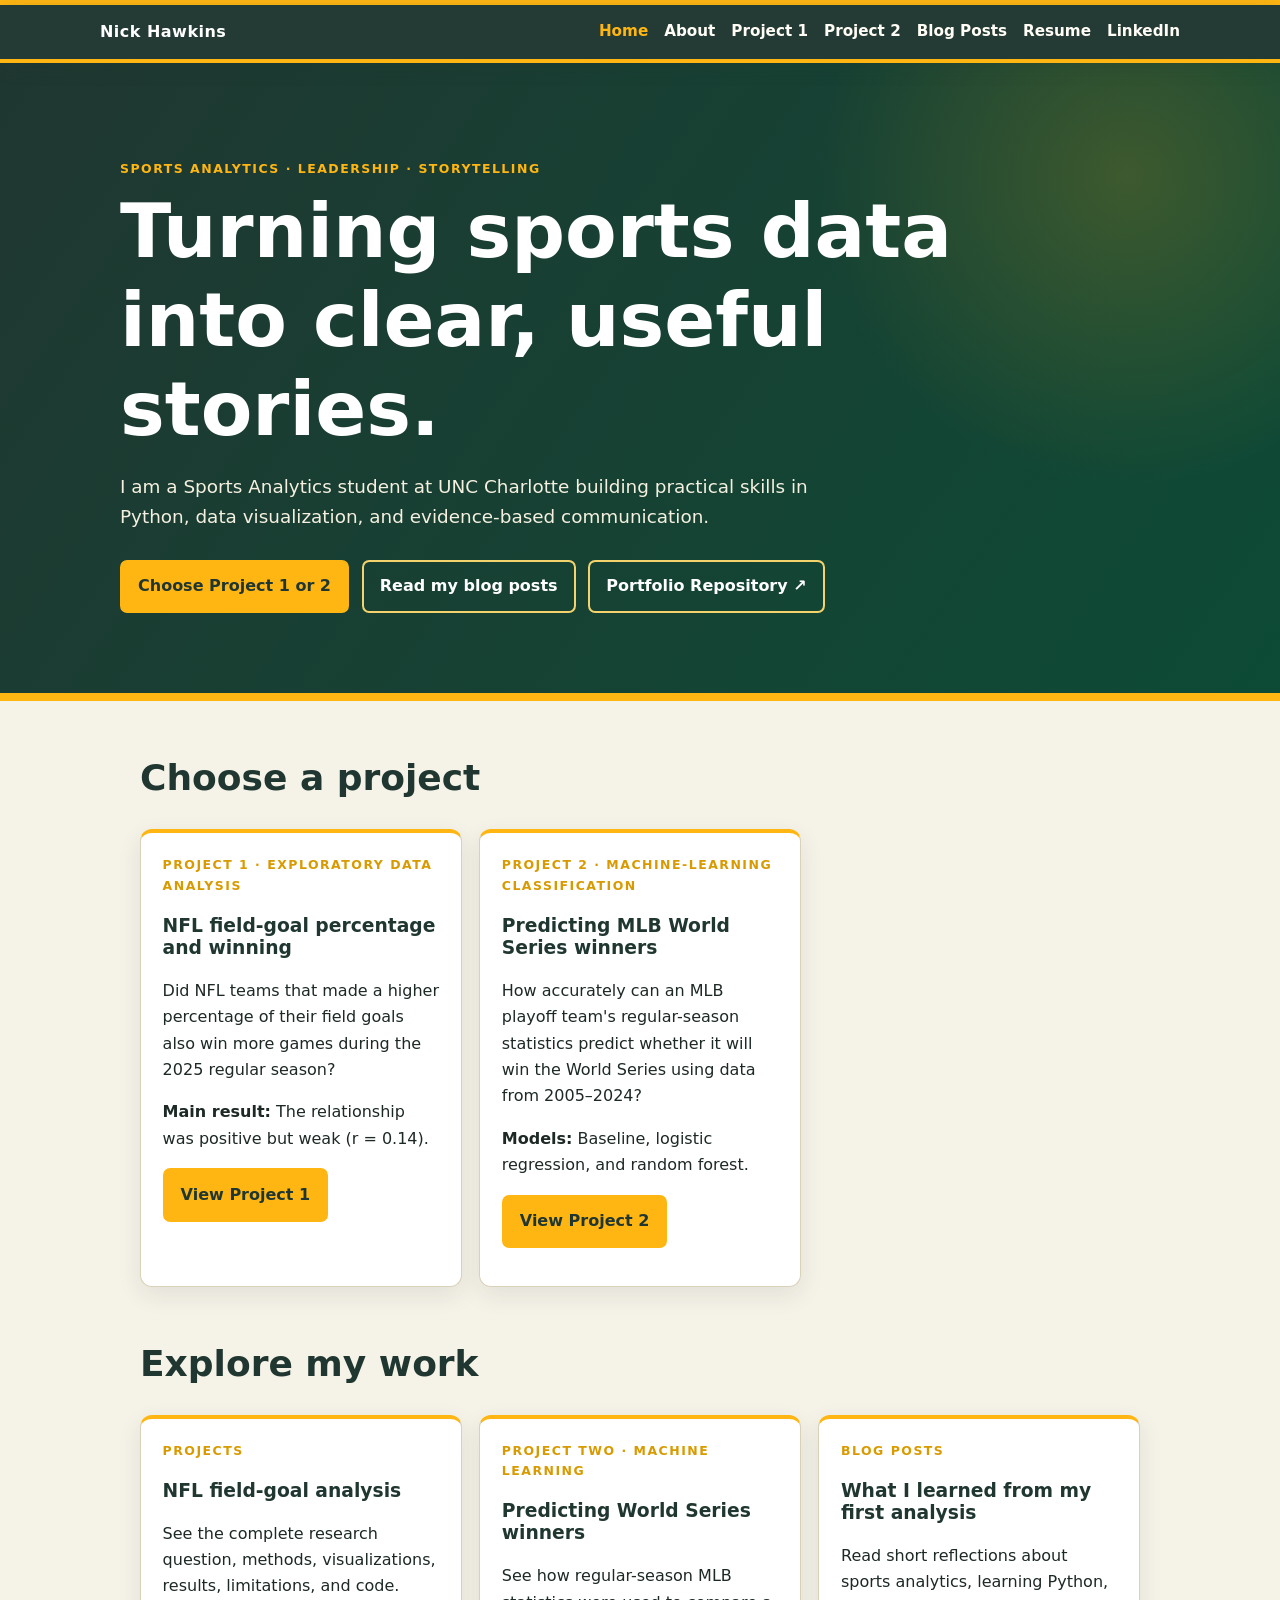
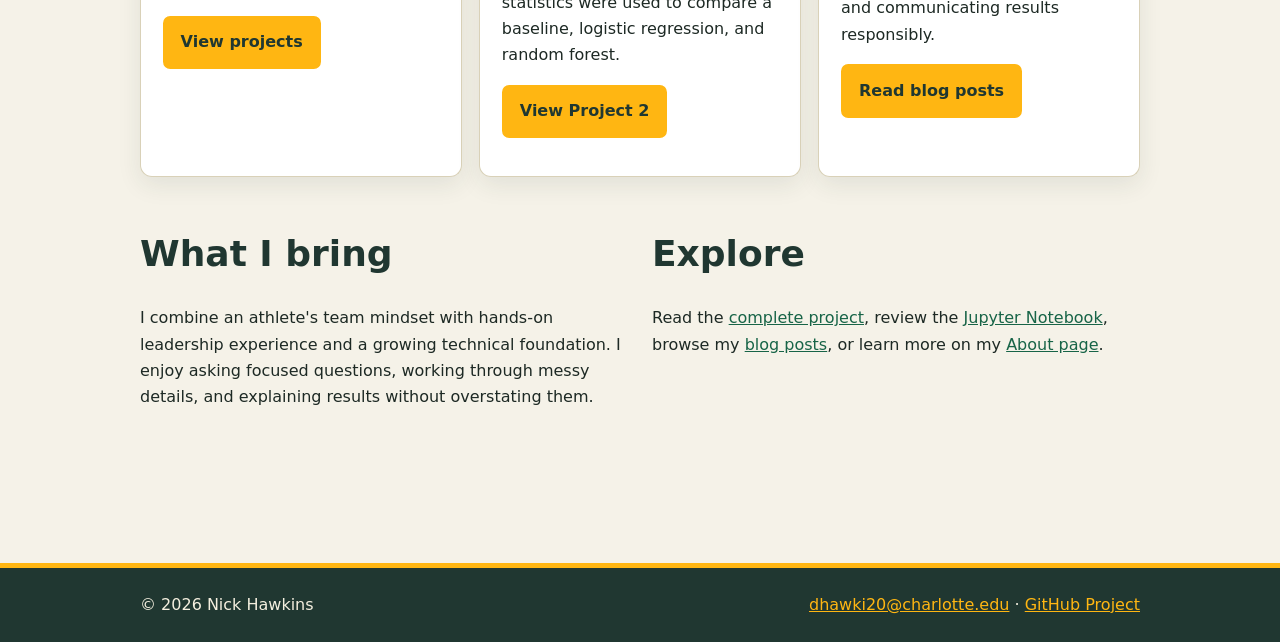
==== commit 2442ebdd: "Add homepage project chooser" ====
--- a/index.html
+++ b/index.html
@@ -16,10 +16,10 @@
   <div class="eyebrow">Sports analytics · Leadership · Storytelling</div>
   <h1>Turning sports data into clear, useful stories.</h1>
   <p>I am a Sports Analytics student at UNC Charlotte building practical skills in Python, data visualization, and evidence-based communication.</p>
-  <div class="button-row"><a class="button" href="project2.html">View Project 2</a><a class="button secondary" href="project.html">View Project 1</a><a class="button secondary" href="blog.html">Read my blog posts</a><a class="button secondary" href="https://github.com/dhawki20/Personal-Portfolio-Project-" target="_blank" rel="noopener">Portfolio Repository ↗</a></div>
+  <div class="button-row"><a class="button" href="#projects">Choose Project 1 or 2</a><a class="button secondary" href="blog.html">Read my blog posts</a><a class="button secondary" href="https://github.com/dhawki20/Personal-Portfolio-Project-" target="_blank" rel="noopener">Portfolio Repository ↗</a></div>
 </div></section>
 <main id="content">
-  <section class="section"><h2>Featured projects</h2>
+  <section class="section" id="projects"><h2>Choose a project</h2>
     <div class="card-grid">
       <article class="card">
         <div class="eyebrow">Project 1 · Exploratory data analysis</div>
